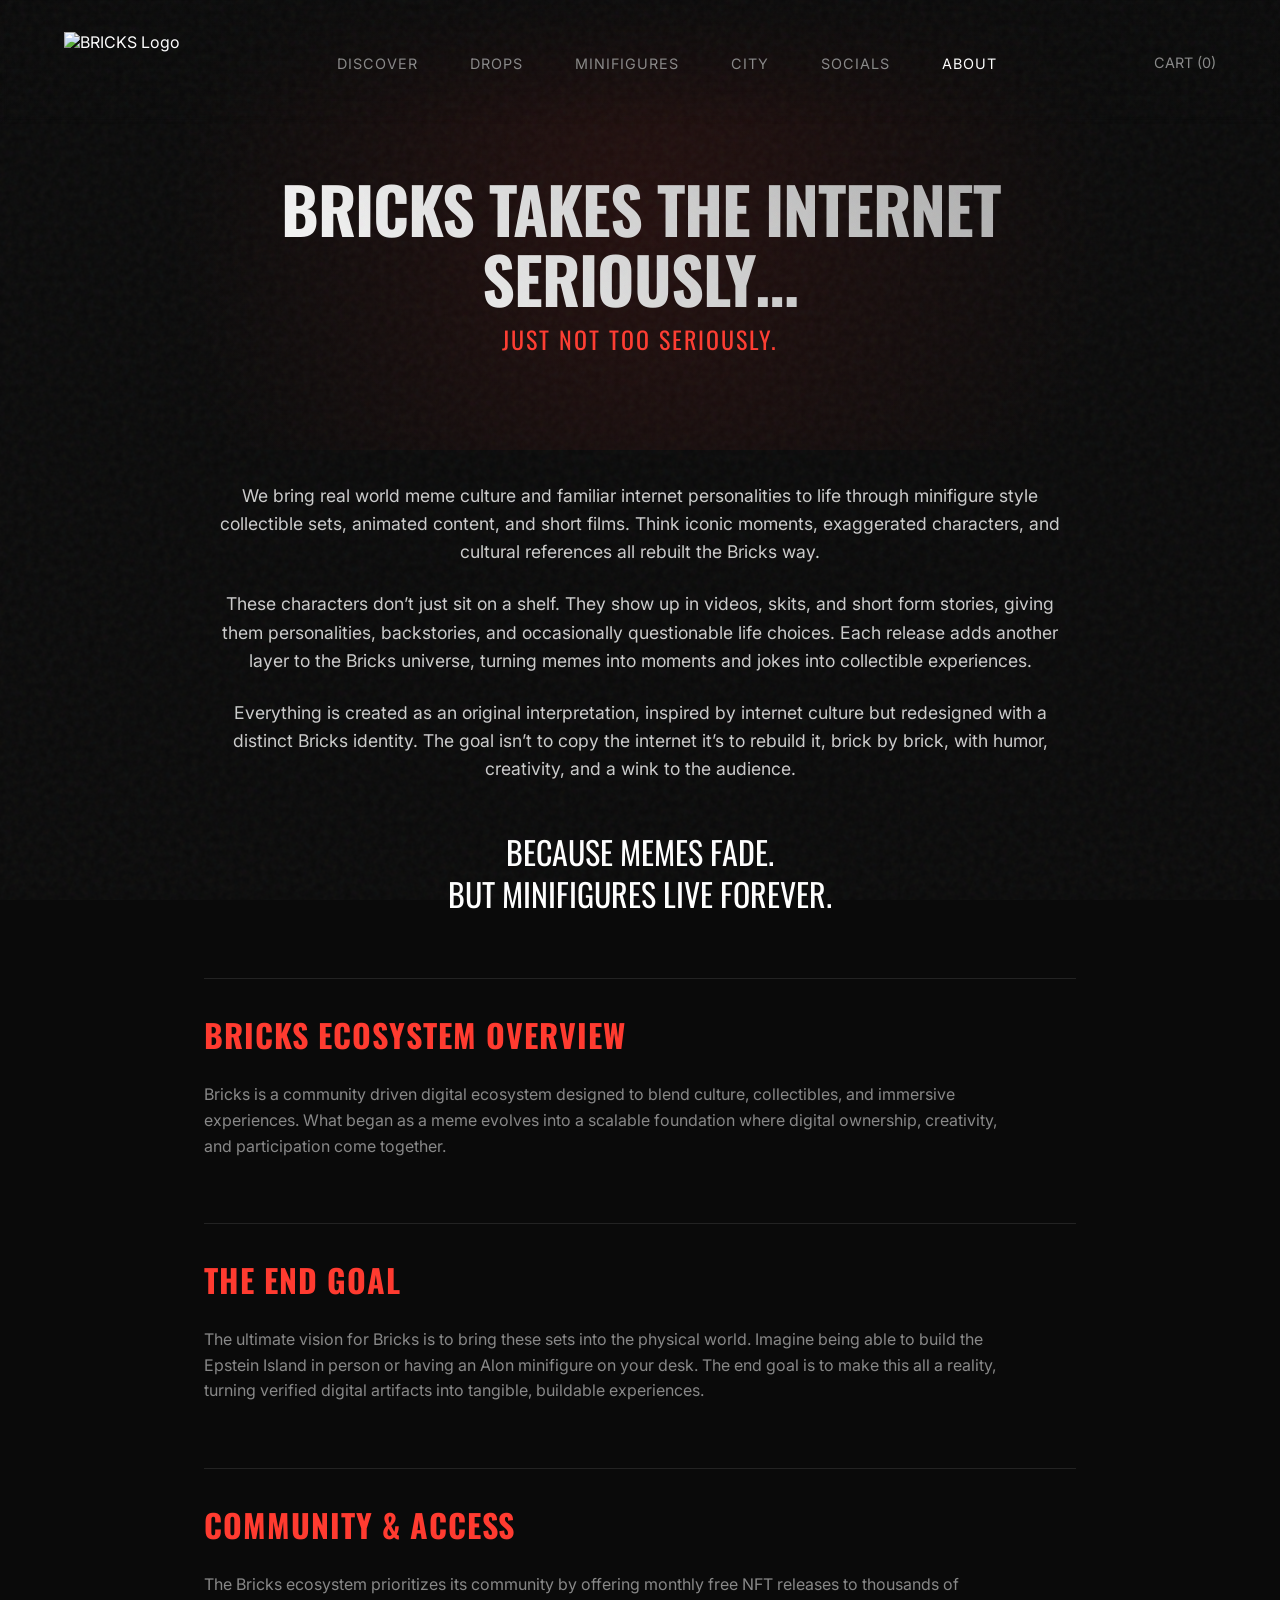
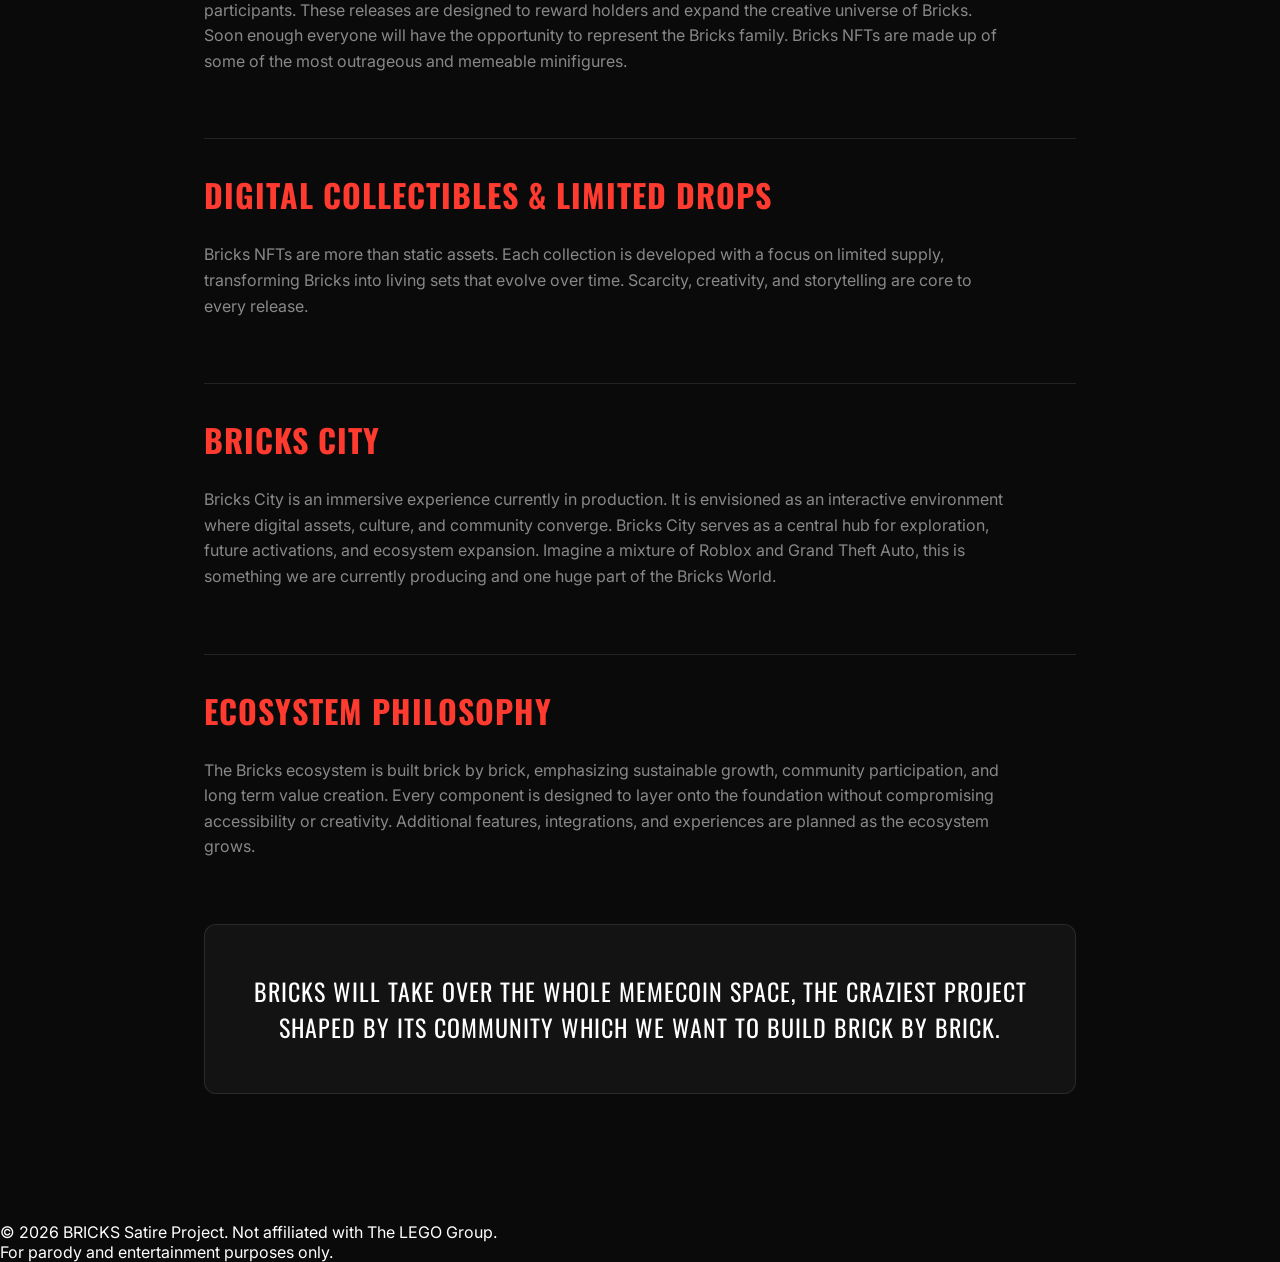
==== about.html @ a27d07f1 "Update copyright year to 2026" ====
<!DOCTYPE html>
<html lang="en">

<head>
    <meta charset="UTF-8">
    <meta name="viewport" content="width=device-width, initial-scale=1.0">
    <title>BRICKS | About</title>
    <link rel="stylesheet" href="style.css">
    <link rel="preconnect" href="https://fonts.googleapis.com">
    <link rel="preconnect" href="https://fonts.gstatic.com" crossorigin>
    <link href="https://fonts.googleapis.com/css2?family=Inter:wght@400;600;800&family=Oswald:wght@500;700&display=swap"
        rel="stylesheet">
</head>

<body>
    <div class="noise-overlay"></div>

    <header>
        <div class="logo">
            <img src="assets/logo.jpg" alt="BRICKS Logo">
        </div>
        <div class="nav-links">
            <a href="index.html">DISCOVER</a>
            <a href="drops.html">DROPS</a>
            <a href="minifigures.html">MINIFIGURES</a>
            <a href="city.html">CITY</a>
            <a href="socials.html">SOCIALS</a>
            <a href="about.html" class="active">ABOUT</a>
        </div>
        <div class="cart-icon">CART (0)</div>
    </header>

    <main>
        <section class="about-hero">
            <div class="about-hero-content">
                <h1>BRICKS TAKES THE INTERNET SERIOUSLY…</h1>
                <p class="subtitle">JUST NOT TOO SERIOUSLY.</p>
            </div>
        </section>

        <section class="about-content">
            <div class="about-text-block">
                <p>We bring real world meme culture and familiar internet personalities to life through minifigure style
                    collectible sets, animated content, and short films. Think iconic moments, exaggerated characters,
                    and cultural references all rebuilt the Bricks way.</p>

                <p>These characters don’t just sit on a shelf. They show up in videos, skits, and short form stories,
                    giving them personalities, backstories, and occasionally questionable life choices. Each release
                    adds another layer to the Bricks universe, turning memes into moments and jokes into collectible
                    experiences.</p>

                <p>Everything is created as an original interpretation, inspired by internet culture but redesigned with
                    a distinct Bricks identity. The goal isn’t to copy the internet it’s to rebuild it, brick by brick,
                    with humor, creativity, and a wink to the audience.</p>

                <p class="impact-statement">Because memes fade.<br>But minifigures live forever.</p>
            </div>

            <div class="about-section">
                <h2>BRICKS ECOSYSTEM OVERVIEW</h2>
                <p>Bricks is a community driven digital ecosystem designed to blend culture, collectibles, and immersive
                    experiences. What began as a meme evolves into a scalable foundation where digital ownership,
                    creativity, and participation come together.</p>
            </div>

            <div class="about-section">
                <h2>THE END GOAL</h2>
                <p>The ultimate vision for Bricks is to bring these sets into the physical world. Imagine being able to
                    build the Epstein Island in person or having an Alon minifigure on your desk. The end goal is to
                    make this all a reality, turning verified digital artifacts into tangible, buildable experiences.
                </p>
            </div>

            <div class="about-section">
                <h2>COMMUNITY & ACCESS</h2>
                <p>The Bricks ecosystem prioritizes its community by offering monthly free NFT releases to thousands of
                    participants. These releases are designed to reward holders and expand the creative universe of
                    Bricks. Soon enough everyone will have the opportunity to represent the Bricks family. Bricks NFTs
                    are made up of some of the most outrageous and memeable minifigures.</p>
            </div>

            <div class="about-section">
                <h2>DIGITAL COLLECTIBLES & LIMITED DROPS</h2>
                <p>Bricks NFTs are more than static assets. Each collection is developed with a focus on limited supply,
                    transforming Bricks into living sets that evolve over time. Scarcity, creativity, and storytelling
                    are core to every release.</p>
            </div>

            <div class="about-section">
                <h2>BRICKS CITY</h2>
                <p>Bricks City is an immersive experience currently in production. It is envisioned as an interactive
                    environment where digital assets, culture, and community converge. Bricks City serves as a central
                    hub for exploration, future activations, and ecosystem expansion. Imagine a mixture of Roblox and
                    Grand Theft Auto, this is something we are currently producing and one huge part of the Bricks
                    World.</p>
            </div>

            <div class="about-section">
                <h2>ECOSYSTEM PHILOSOPHY</h2>
                <p>The Bricks ecosystem is built brick by brick, emphasizing sustainable growth, community
                    participation, and long term value creation. Every component is designed to layer onto the
                    foundation without compromising accessibility or creativity. Additional features, integrations, and
                    experiences are planned as the ecosystem grows.</p>
            </div>

            <div class="about-footer-statement">
                <p>Bricks will take over the whole memecoin space, the craziest project shaped by its community which we
                    want to build brick by brick.</p>
            </div>
        </section>
    </main>

    <footer>
        <div class="footer-content">
            <p>&copy; 2026 BRICKS Satire Project. Not affiliated with The LEGO Group.</p>
            <p>For parody and entertainment purposes only.</p>
        </div>
    </footer>
</body>

</html>
---- style.css ----
:root {
    --bg-color: #0a0a0a;
    --card-bg: rgba(25, 25, 25, 0.6);
    --text-primary: #ffffff;
    --text-secondary: #888888;
    --accent: #ff3b30;
    /* Brick Red */
    --accent-glow: rgba(255, 59, 48, 0.4);
    --border: rgba(255, 255, 255, 0.1);
    --font-main: 'Inter', sans-serif;
    --font-display: 'Oswald', sans-serif;
}

* {
    margin: 0;
    padding: 0;
    box-sizing: border-box;
    -webkit-font-smoothing: antialiased;
}

body {
    background-color: var(--bg-color);
    color: var(--text-primary);
    font-family: var(--font-main);
    overflow-x: hidden;
    min-height: 100vh;
}

/* Noise Texture Overlay */
.noise-overlay {
    position: fixed;
    top: 0;
    left: 0;
    width: 100%;
    height: 100%;
    background-image: url("data:image/svg+xml,%3Csvg viewBox='0 0 200 200' xmlns='http://www.w3.org/2000/svg'%3E%3Cfilter id='noiseFilter'%3E%3CfeTurbulence type='fractalNoise' baseFrequency='0.65' numOctaves='3' stitchTiles='stitch'/%3E%3C/filter%3E%3Crect width='100%25' height='100%25' filter='url(%23noiseFilter)' opacity='0.05'/%3E%3C/svg%3E");
    pointer-events: none;
    z-index: 9999;
}

/* Header */
header {
    display: flex;
    justify-content: space-between;
    align-items: center;
    padding: 2rem 4rem;
    position: fixed;
    top: 0;
    width: 100%;
    z-index: 100;
    background: linear-gradient(to bottom, rgba(10, 10, 10, 0.9), transparent);
    backdrop-filter: blur(5px);
}

.logo {
    display: flex;
    align-items: center;
}

.logo img {
    height: 60px;
    width: auto;
    object-fit: contain;
}

.nav-links a {
    color: var(--text-secondary);
    text-decoration: none;
    margin: 0 1.5rem;
    font-size: 0.9rem;
    letter-spacing: 1px;
    transition: color 0.3s;
    vertical-align: middle;
}

.nav-links a.social-icon {
    margin: 0 0.5rem;
    display: inline-flex;
    align-items: center;
}

.social-icon img {
    height: 20px;
    width: auto;
    opacity: 0.7;
    transition: opacity 0.3s ease, transform 0.3s ease;
}

.social-icon:hover img {
    opacity: 1;
    transform: scale(1.1);
}

.nav-links a:hover,
.nav-links a.active {
    color: var(--text-primary);
}

.cart-icon {
    font-size: 0.9rem;
    color: var(--text-secondary);
}

/* Hero */
.hero {
    height: 60vh;
    display: flex;
    align-items: center;
    justify-content: center;
    text-align: center;
    padding-top: 80px;
}

.hero-content h1 {
    font-family: var(--font-display);
    font-size: 6rem;
    font-weight: 700;
    line-height: 1;
    margin-bottom: 1rem;
    letter-spacing: -2px;
    background: linear-gradient(45deg, #fff, #888);
    background-clip: text;
    -webkit-background-clip: text;
    -webkit-text-fill-color: transparent;
}

.hero-content p {
    color: var(--text-secondary);
    letter-spacing: 2px;
    font-size: 0.9rem;
    margin-bottom: 4rem;
}

.scroll-indicator {
    font-size: 0.7rem;
    opacity: 0.5;
    animation: bounce 2s infinite;
}

@keyframes bounce {

    0%,
    20%,
    50%,
    80%,
    100% {
        transform: translateY(0);
    }

    40% {
        transform: translateY(-10px);
    }

    60% {
        transform: translateY(-5px);
    }
}

/* Gallery */
.gallery-container {
    padding: 2rem 4rem 8rem;
    max-width: 1600px;
    margin: 0 auto;
}

.gallery-grid {
    display: grid;
    grid-template-columns: repeat(auto-fill, minmax(300px, 1fr));
    gap: 2rem;
}

.card {
    background: var(--card-bg);
    border: 1px solid var(--border);
    border-radius: 12px;
    overflow: hidden;
    transition: transform 0.3s ease, border-color 0.3s ease;
    cursor: pointer;
    position: relative;
    aspect-ratio: 1/1;
}

.card:hover {
    transform: translateY(-5px);
    border-color: var(--accent);
    box-shadow: 0 10px 30px -10px rgba(0, 0, 0, 0.5);
}

.card-img-wrapper {
    width: 100%;
    height: 100%;
    position: relative;
}

.card img {
    width: 100%;
    height: 100%;
    object-fit: cover;
    transition: transform 0.5s ease;
}

.card:hover img {
    transform: scale(1.05);
}

.card-overlay {
    position: absolute;
    bottom: 0;
    left: 0;
    width: 100%;
    padding: 1.5rem;
    background: linear-gradient(to top, rgba(0, 0, 0, 0.9), transparent);
    opacity: 0;
    transform: translateY(10px);
    transition: all 0.3s ease;
}

.card:hover .card-overlay {
    opacity: 1;
    transform: translateY(0);
}

.card-title {
    font-family: var(--font-display);
    font-size: 1.2rem;
    margin-bottom: 0.25rem;
    text-transform: uppercase;
}

.card-status {
    font-size: 0.75rem;
    color: var(--accent);
    border: 1px solid var(--accent);
    padding: 2px 6px;
    border-radius: 4px;
    display: inline-block;
}

/* Lightbox */
.lightbox {
    position: fixed;
    top: 0;
    left: 0;
    width: 100%;
    height: 100%;
    z-index: 200;
    display: flex;
    justify-content: center;
    align-items: center;
    opacity: 1;
    transition: opacity 0.3s ease;
}

.lightbox.hidden {
    opacity: 0;
    pointer-events: none;
}

.lightbox-backdrop {
    position: absolute;
    top: 0;
    left: 0;
    width: 100%;
    height: 100%;
    background: rgba(0, 0, 0, 0.9);
    backdrop-filter: blur(10px);
    z-index: -1;
}

.lightbox-content {
    display: flex;
    flex-direction: column;
    max-width: 90vw;
    max-height: 90vh;
    border: 1px solid var(--border);
    background: #111;
    border-radius: 16px;
    overflow: hidden;
    position: relative;
    box-shadow: 0 20px 50px rgba(0, 0, 0, 0.5);
}

.lightbox-image-container {
    position: relative;
    display: flex;
    justify-content: center;
    align-items: center;
    background: #000;
}

#lightbox-img {
    max-height: 70vh;
    max-width: 100%;
    object-fit: contain;
    display: block;
}

.nav-arrow {
    position: absolute;
    top: 50%;
    transform: translateY(-50%);
    background: rgba(255, 255, 255, 0.1);
    color: #fff;
    border: none;
    font-size: 2rem;
    padding: 1rem;
    cursor: pointer;
    transition: all 0.3s;
    z-index: 10;
    height: 100%;
    display: flex;
    align-items: center;
}

.nav-arrow:hover {
    background: rgba(255, 255, 255, 0.2);
    color: var(--accent);
}

.prev-arrow {
    left: 0;
}

.next-arrow {
    right: 0;
}

.lightbox-details {
    padding: 1.5rem 2rem;
    display: flex;
    flex-direction: column;
    background: #151515;
    border-top: 1px solid var(--border);
}

h2#lightbox-title {
    font-family: var(--font-display);
    font-size: 2rem;
    text-transform: uppercase;
    margin-bottom: 0.5rem;
    color: #fff;
}

.lightbox-meta {
    display: flex;
    justify-content: space-between;
    margin-bottom: 1rem;
    font-family: var(--font-display);
    color: var(--text-secondary);
    font-size: 1.1rem;
}

.price {
    color: var(--accent);
}

.buy-btn {
    background: #333;
    color: #666;
    border: none;
    padding: 1rem;
    font-family: var(--font-main);
    font-weight: 600;
    cursor: not-allowed;
    text-transform: uppercase;
    letter-spacing: 1px;
    width: 100%;
}

.close-lightbox {
    position: absolute;
    top: 1rem;
    right: 1.5rem;
    font-size: 2rem;
    color: #fff;
    cursor: pointer;
    z-index: 20;
    background: rgba(0, 0, 0, 0.5);
    width: 40px;
    height: 40px;
    border-radius: 50%;
    display: flex;
    align-items: center;
    justify-content: center;
    line-height: 1;
}

.close-lightbox:hover {
    background: var(--accent);
}

@media (max-width: 768px) {

    /* Header Reorganization */
    header {
        flex-direction: column;
        padding: 1rem 0;
        background: rgba(10, 10, 10, 0.95);
        gap: 1rem;
    }

    .logo img {
        height: 40px;
    }

    .nav-links {
        width: 100%;
        overflow-x: auto;
        white-space: nowrap;
        display: flex;
        justify-content: flex-start;
        padding: 0 1rem 0.5rem;
        -webkit-overflow-scrolling: touch;
        gap: 1rem;
    }

    .nav-links::-webkit-scrollbar {
        display: none;
    }

    .nav-links a {
        margin: 0;
        padding: 0.5rem 1rem;
        background: rgba(255, 255, 255, 0.05);
        border-radius: 20px;
        font-size: 0.8rem;
        flex-shrink: 0;
    }

    .nav-links a.active {
        background: var(--accent);
        color: #fff;
    }

    .cart-icon {
        position: absolute;
        top: 1.5rem;
        right: 1.5rem;
        font-size: 0.8rem;
    }

    /* Hero Text Adjustment */
    .hero-content h1 {
        font-size: 2.5rem;
        padding: 0 1rem;
    }

    /* Gallery Optimization */
    .gallery-container {
        padding: 2rem 1rem;
    }

    .gallery-grid {
        grid-template-columns: repeat(2, 1fr);
        gap: 0.8rem;
    }

    .card-title {
        font-size: 0.8rem;
    }

    .card-status {
        font-size: 0.6rem;
        padding: 1px 4px;
    }
}

/* About Page Styles */
.about-hero {
    height: 50vh;
    display: flex;
    align-items: center;
    justify-content: center;
    text-align: center;
    padding-top: 80px;
    background: radial-gradient(circle at center, rgba(255, 59, 48, 0.1) 0%, transparent 70%);
}

.about-hero-content h1 {
    font-family: var(--font-display);
    font-size: 4rem;
    font-weight: 700;
    line-height: 1.1;
    margin-bottom: 0.5rem;
    letter-spacing: -1px;
    background: linear-gradient(45deg, #fff, #aaa);
    background-clip: text;
    -webkit-background-clip: text;
    -webkit-text-fill-color: transparent;
    max-width: 800px;
    margin-left: auto;
    margin-right: auto;
    padding: 0 1rem;
}

.about-hero-content .subtitle {
    color: var(--accent);
    font-family: var(--font-display);
    font-size: 1.5rem;
    letter-spacing: 2px;
    text-transform: uppercase;
}

.about-content {
    max-width: 1000px;
    margin: 0 auto;
    padding: 2rem 4rem 8rem;
    color: var(--text-primary);
    font-family: var(--font-main);
}

.about-text-block {
    margin-bottom: 4rem;
    font-size: 1.1rem;
    line-height: 1.6;
    color: #ccc;
    text-align: center;
}

.about-text-block p {
    margin-bottom: 1.5rem;
}

.impact-statement {
    font-family: var(--font-display);
    font-size: 2rem;
    color: #fff;
    margin-top: 3rem;
    text-transform: uppercase;
    line-height: 1.3;
}

.about-section {
    margin-bottom: 4rem;
    padding-top: 2rem;
    border-top: 1px solid var(--border);
}

.about-section h2 {
    font-family: var(--font-display);
    font-size: 2rem;
    color: var(--accent);
    margin-bottom: 1.5rem;
    text-transform: uppercase;
    letter-spacing: 1px;
}

.about-section p {
    font-size: 1rem;
    line-height: 1.6;
    color: var(--text-secondary);
    max-width: 800px;
}

.about-footer-statement {
    text-align: center;
    font-family: var(--font-display);
    font-size: 1.5rem;
    color: #fff;
    margin-top: 4rem;
    padding: 3rem;
    background: var(--card-bg);
    border: 1px solid var(--border);
    border-radius: 12px;
    text-transform: uppercase;
    letter-spacing: 1px;
}

@media (max-width: 768px) {
    .about-hero-content h1 {
        font-size: 2.5rem;
    }

    .about-content {
        padding: 2rem;
    }
}

/* Hero Text Section */
.hero-text-section {
    min-height: 50vh;
    /* Flexible height to avoid overlaps */
    display: flex;
    flex-direction: column;
    /* Ensure vertical stacking */
    align-items: center;
    justify-content: center;
    text-align: center;
    padding-top: 180px;
    /* Increased to push text down from header */
    padding-bottom: 4rem;
    /* Ensure space between button and video */
    background: radial-gradient(circle at center, rgba(30, 30, 30, 0.5) 0%, transparent 70%);
}

.hero-text-section h1 {
    font-family: var(--font-display);
    font-size: 5rem;
    font-weight: 700;
    line-height: 1;
    margin-bottom: 1rem;
    letter-spacing: -2px;
    background: linear-gradient(45deg, #fff, #888);
    background-clip: text;
    -webkit-background-clip: text;
    -webkit-text-fill-color: transparent;
    padding: 0 1rem;
}

.hero-text-section p {
    color: var(--accent);
    font-family: var(--font-display);
    font-size: 1.5rem;
    letter-spacing: 2px;
    text-transform: uppercase;
}

/* Video Showcase Styles */
.video-showcase {
    padding: 0 4rem 6rem;
    display: flex;
    justify-content: center;
}

.video-wrapper {
    width: 100%;
    max-width: 1000px;
    /* Constrain video size */
    border-radius: 12px;
    overflow: hidden;
    box-shadow: 0 20px 50px rgba(0, 0, 0, 0.5);
    border: 1px solid var(--border);
    position: relative;
    aspect-ratio: 16/9;
    /* Enforce standard video aspect ratio if needed, or let auto */
}

.showcase-video {
    width: 100%;
    height: 100%;
    display: block;
    object-fit: cover;
}

@media (max-width: 768px) {
    .video-showcase {
        padding: 0 1rem 4rem;
    }

    .hero-text-section h1 {
        font-size: 3rem;
    }
}

/* How To Buy Section */
.how-to-buy {
    padding: 6rem 4rem;
    background: radial-gradient(circle at center, rgba(30, 30, 30, 0.5) 0%, transparent 70%);
    border-top: 1px solid var(--border);
}

.htb-grid {
    display: grid;
    grid-template-columns: repeat(auto-fit, minmax(300px, 1fr));
    gap: 3rem;
    max-width: 1400px;
    margin: 0 auto;
}

.how-to-buy h2 {
    font-family: var(--font-display);
    font-size: 4rem;
    color: #fff;
    margin-bottom: 4rem;
    text-align: center;
    text-shadow: 0 0 20px rgba(255, 255, 255, 0.1);
}

.htb-card {
    background: var(--card-bg);
    border: 1px solid var(--border);
    border-radius: 12px;
    padding: 3rem 2rem;
    position: relative;
    transition: all 0.3s ease;
    text-align: left;
    overflow: hidden;
}

.htb-card:hover {
    transform: translateY(-10px);
    border-color: var(--accent);
    box-shadow: 0 10px 30px rgba(255, 59, 48, 0.2);
}

.htb-number {
    font-family: var(--font-display);
    font-size: 6rem;
    font-weight: 700;
    color: rgba(255, 255, 255, 0.05);
    position: absolute;
    top: -10px;
    right: 10px;
    line-height: 1;
    transition: color 0.3s ease;
}

.htb-card:hover .htb-number {
    color: rgba(255, 59, 48, 0.1);
}

.htb-card h3 {
    font-family: var(--font-display);
    font-size: 2rem;
    color: #fff;
    margin-bottom: 1.5rem;
    position: relative;
    z-index: 1;
}

.htb-card p {
    color: var(--text-secondary);
    line-height: 1.6;
    font-size: 1rem;
    position: relative;
    z-index: 1;
}

@media (max-width: 768px) {
    .how-to-buy {
        padding: 3rem 1rem;
    }

    .how-to-buy h2 {
        font-size: 2.5rem;
        margin-bottom: 2rem;
    }

    .htb-grid {
        gap: 1.5rem;
    }

    /* Mobile optimization for CA Placeholder */
    .ca-placeholder {
        font-size: 1rem;
        padding: 0.8rem 1rem;
        width: 100%;
        margin-inline: auto;
    }

    .hero-text-section {
        padding-top: 120px;
    }

    /* Socials Page Mobile Adjustments */
    .socials-container {
        padding-top: 140px;
        align-items: flex-start;
    }
}

/* CA Placeholder (Global) */
.ca-placeholder {
    background: var(--accent);
    color: #fff;
    padding: 1rem 3rem;
    border-radius: 8px;
    font-family: var(--font-display);
    font-size: 2rem;
    text-align: center;
    box-shadow: 0 0 20px var(--accent-glow);
    border: 1px solid rgba(255, 255, 255, 0.3);
    margin-bottom: 2rem;
    width: 100%;
    max-width: 800px;
    letter-spacing: 2px;
    animation: pulse-border 2s infinite;
}

@keyframes pulse-border {
    0% {
        box-shadow: 0 0 10px var(--accent-glow);
    }

    50% {
        box-shadow: 0 0 25px var(--accent-glow);
    }

    100% {
        box-shadow: 0 0 10px var(--accent-glow);
    }
}
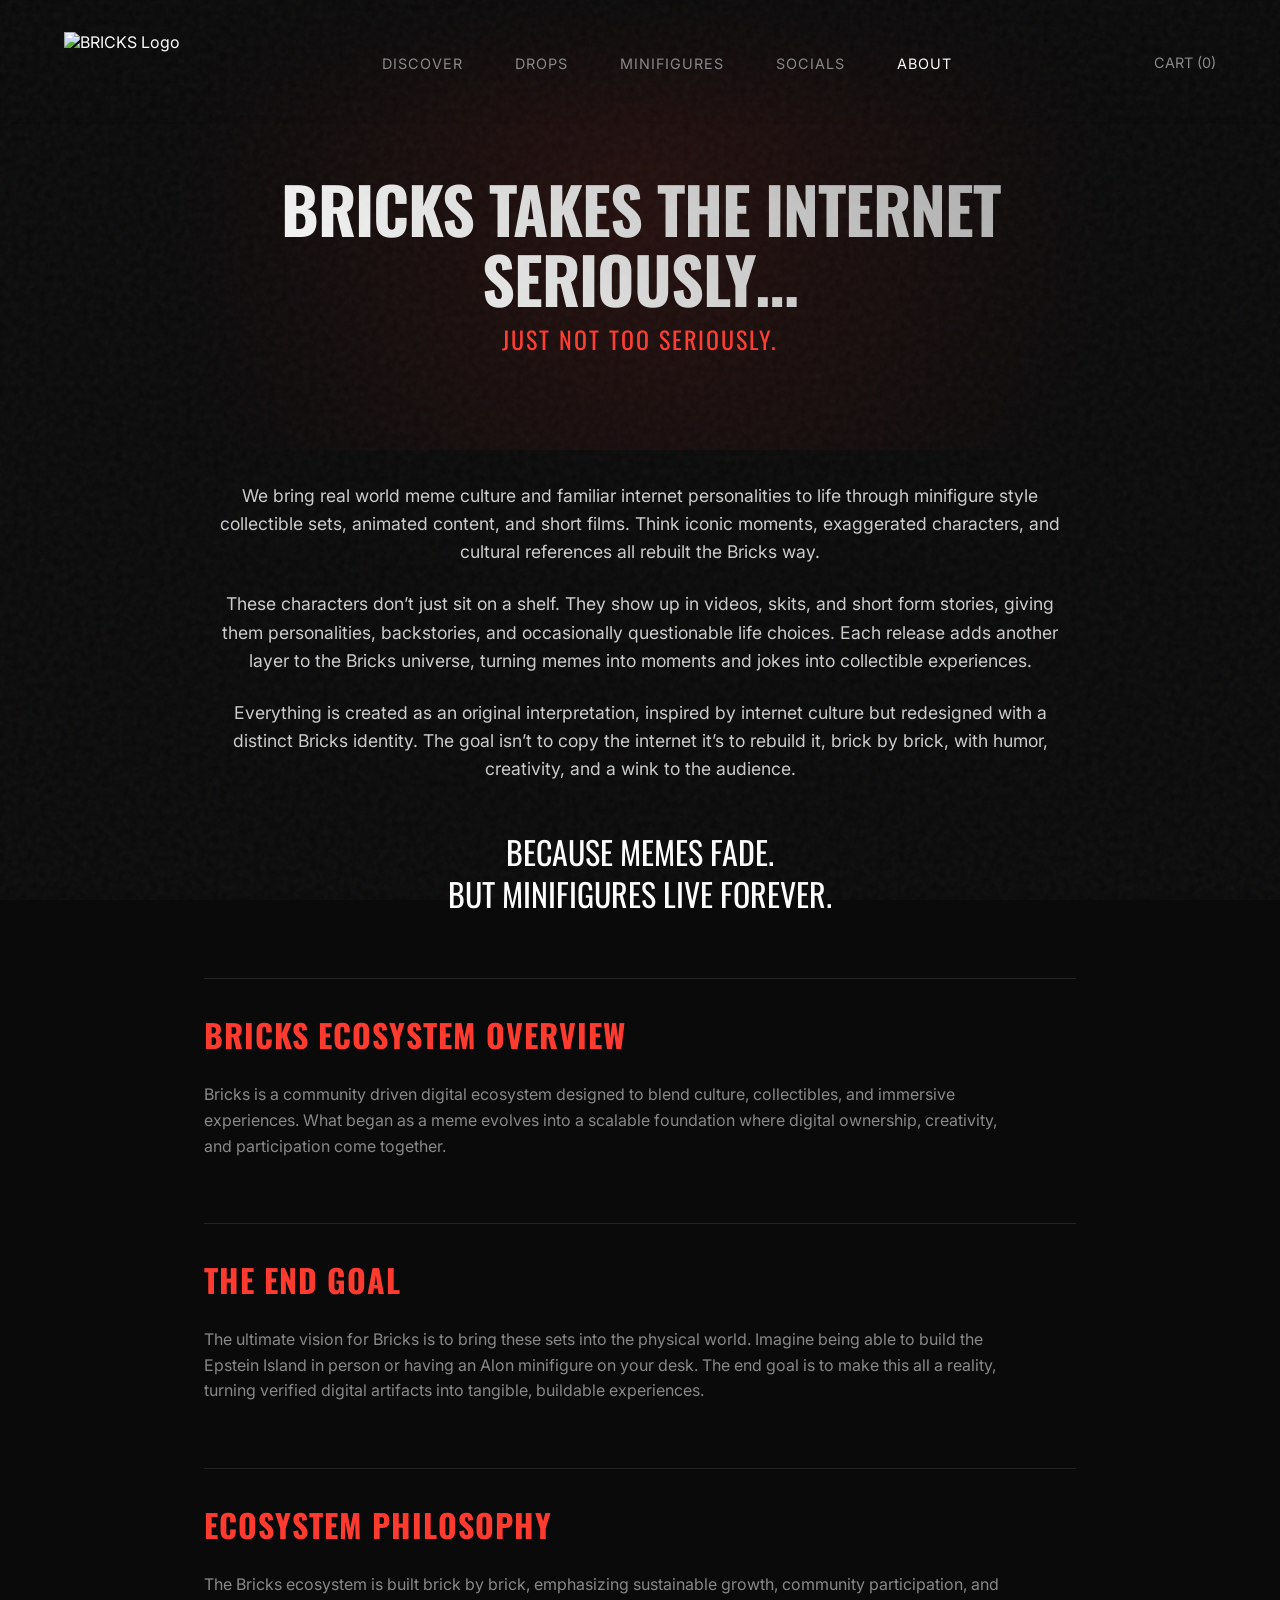
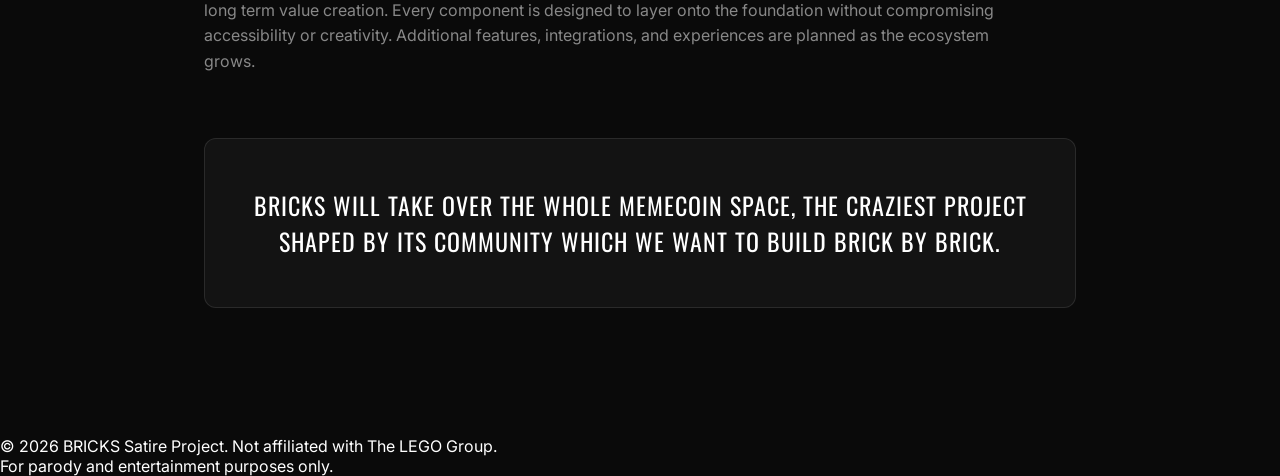
==== commit 320a2fa7: "Remove all mentions of NFTs and Bricks City" ====
--- a/about.html
+++ b/about.html
@@ -23,7 +23,7 @@
             <a href="index.html">DISCOVER</a>
             <a href="drops.html">DROPS</a>
             <a href="minifigures.html">MINIFIGURES</a>
-            <a href="city.html">CITY</a>
+
             <a href="socials.html">SOCIALS</a>
             <a href="about.html" class="active">ABOUT</a>
         </div>
@@ -71,29 +71,9 @@
                 </p>
             </div>
 
-            <div class="about-section">
-                <h2>COMMUNITY & ACCESS</h2>
-                <p>The Bricks ecosystem prioritizes its community by offering monthly free NFT releases to thousands of
-                    participants. These releases are designed to reward holders and expand the creative universe of
-                    Bricks. Soon enough everyone will have the opportunity to represent the Bricks family. Bricks NFTs
-                    are made up of some of the most outrageous and memeable minifigures.</p>
-            </div>
 
-            <div class="about-section">
-                <h2>DIGITAL COLLECTIBLES & LIMITED DROPS</h2>
-                <p>Bricks NFTs are more than static assets. Each collection is developed with a focus on limited supply,
-                    transforming Bricks into living sets that evolve over time. Scarcity, creativity, and storytelling
-                    are core to every release.</p>
-            </div>
 
-            <div class="about-section">
-                <h2>BRICKS CITY</h2>
-                <p>Bricks City is an immersive experience currently in production. It is envisioned as an interactive
-                    environment where digital assets, culture, and community converge. Bricks City serves as a central
-                    hub for exploration, future activations, and ecosystem expansion. Imagine a mixture of Roblox and
-                    Grand Theft Auto, this is something we are currently producing and one huge part of the Bricks
-                    World.</p>
-            </div>
+
 
             <div class="about-section">
                 <h2>ECOSYSTEM PHILOSOPHY</h2>
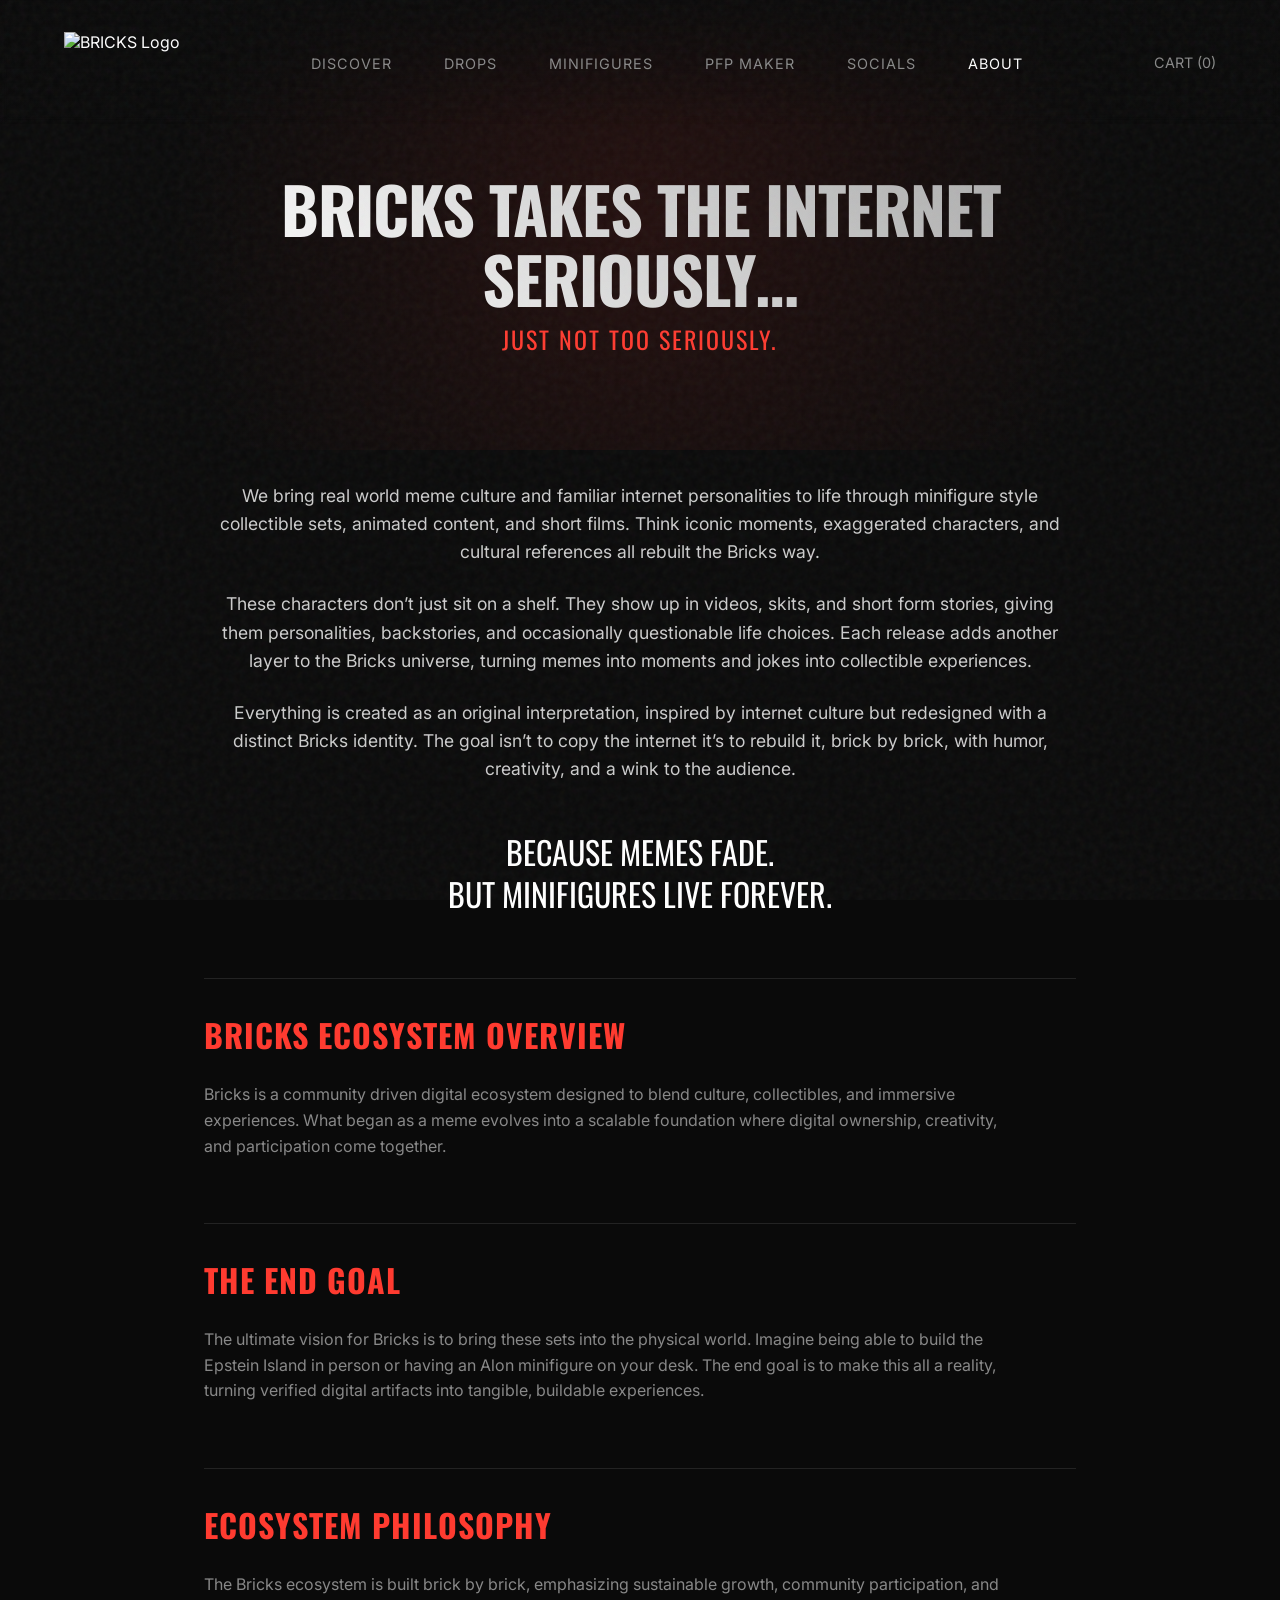
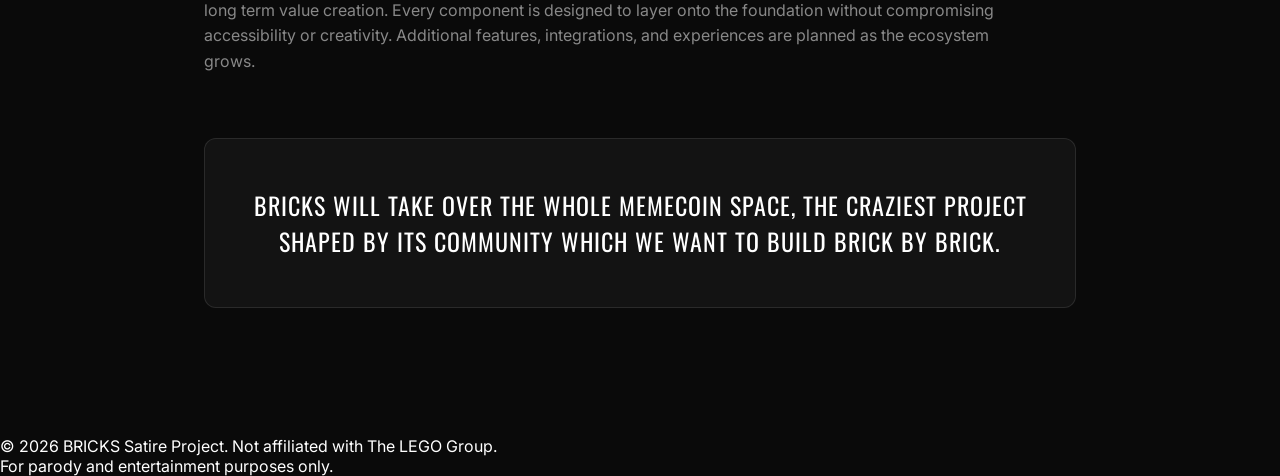
==== commit 3b233dfe: "Add full AI-powered PFP Maker architecture" ====
--- a/about.html
+++ b/about.html
@@ -23,7 +23,7 @@
             <a href="index.html">DISCOVER</a>
             <a href="drops.html">DROPS</a>
             <a href="minifigures.html">MINIFIGURES</a>
-
+            <a href="pfp.html">PFP MAKER</a>
             <a href="socials.html">SOCIALS</a>
             <a href="about.html" class="active">ABOUT</a>
         </div>
--- a/style.css
+++ b/style.css
@@ -625,14 +625,34 @@
 .video-wrapper {
     width: 100%;
     max-width: 1000px;
-    /* Constrain video size */
     border-radius: 12px;
     overflow: hidden;
     box-shadow: 0 20px 50px rgba(0, 0, 0, 0.5);
     border: 1px solid var(--border);
     position: relative;
     aspect-ratio: 16/9;
-    /* Enforce standard video aspect ratio if needed, or let auto */
+}
+
+.mute-btn {
+    position: absolute;
+    bottom: 20px;
+    right: 20px;
+    background: rgba(0, 0, 0, 0.6);
+    color: #fff;
+    border: 1px solid var(--border);
+    padding: 0.5rem 1rem;
+    border-radius: 4px;
+    font-family: var(--font-display);
+    font-size: 1rem;
+    cursor: pointer;
+    z-index: 10;
+    transition: all 0.3s ease;
+    letter-spacing: 1px;
+}
+
+.mute-btn:hover {
+    background: var(--accent);
+    box-shadow: 0 0 10px var(--accent-glow);
 }
 
 .showcase-video {
@@ -760,33 +780,248 @@
 }
 
 /* CA Placeholder (Global) */
-.ca-placeholder {
+.ca-placeholder-container {
+    background: rgba(20, 20, 20, 0.6);
+    backdrop-filter: blur(10px);
+    border: 1px solid rgba(255, 59, 48, 0.4);
+    border-radius: 12px;
+    padding: 1rem 1.5rem;
+    display: flex;
+    align-items: center;
+    justify-content: space-between;
+    gap: 1rem;
+    cursor: pointer;
+    box-shadow: 0 0 20px rgba(255, 59, 48, 0.15);
+    transition: all 0.3s ease;
+}
+
+.ca-placeholder-container:hover {
+    border-color: var(--accent);
+    box-shadow: 0 0 30px rgba(255, 59, 48, 0.3);
+    transform: translateY(-2px);
+}
+
+.ca-label {
+    color: var(--accent);
+    font-family: var(--font-display);
+    font-size: 1.5rem;
+    font-weight: 700;
+}
+
+.ca-text {
+    color: #fff;
+    font-family: monospace;
+    font-size: 1.2rem;
+    letter-spacing: 1px;
+    flex-grow: 1;
+    text-align: left;
+}
+
+.ca-copy-icon {
+    background: rgba(255, 255, 255, 0.1);
+    border-radius: 6px;
+    padding: 0.5rem;
+    display: flex;
+    align-items: center;
+    justify-content: center;
+    transition: background 0.3s, color 0.3s;
+    color: var(--text-secondary);
+}
+
+.ca-placeholder-container:hover .ca-copy-icon {
     background: var(--accent);
     color: #fff;
-    padding: 1rem 3rem;
+}
+
+/* PFP Maker Styles */
+.pfp-main {
+    padding-top: 120px;
+    min-height: 100vh;
+}
+
+.pfp-container {
+    max-width: 800px;
+    margin: 0 auto;
+    padding: 2rem;
+    text-align: center;
+}
+
+.pfp-header h1 {
+    font-family: var(--font-display);
+    font-size: 4rem;
+    color: #fff;
+    margin-bottom: 0.5rem;
+    background: linear-gradient(45deg, #fff, #888);
+    background-clip: text;
+    -webkit-background-clip: text;
+    -webkit-text-fill-color: transparent;
+}
+
+.pfp-header p {
+    color: var(--text-secondary);
+    font-size: 1.2rem;
+    margin-bottom: 3rem;
+}
+
+.pfp-workspace {
+    background: var(--card-bg);
+    border: 1px solid var(--border);
+    border-radius: 16px;
+    padding: 3rem;
+    box-shadow: 0 20px 50px rgba(0,0,0,0.5);
+}
+
+.upload-zone {
+    border: 2px dashed rgba(255, 59, 48, 0.5);
+    border-radius: 12px;
+    padding: 3rem 2rem;
+    cursor: pointer;
+    transition: all 0.3s ease;
+    background: rgba(0,0,0,0.2);
+    display: flex;
+    justify-content: center;
+    align-items: center;
+    min-height: 250px;
+    position: relative;
+    overflow: hidden;
+}
+
+.upload-zone.dragover {
+    border-color: var(--accent);
+    background: rgba(255, 59, 48, 0.1);
+}
+
+.upload-zone:hover {
+    border-color: var(--accent);
+    box-shadow: 0 0 20px rgba(255, 59, 48, 0.2);
+}
+
+.upload-content {
+    display: flex;
+    flex-direction: column;
+    align-items: center;
+    gap: 1rem;
+    color: var(--text-secondary);
+}
+
+.upload-content p {
+    font-family: var(--font-display);
+    font-size: 1.2rem;
+    letter-spacing: 1px;
+}
+
+#imagePreview {
+    width: 100%;
+    height: 100%;
+    object-fit: contain;
+    position: absolute;
+    top: 0;
+    left: 0;
+    z-index: 10;
+}
+
+.hidden {
+    display: none !important;
+}
+
+.pfp-actions {
+    margin-top: 2rem;
+}
+
+.generate-btn {
+    background: var(--accent);
+    color: #fff;
+    border: none;
+    padding: 1.2rem 3rem;
+    font-size: 1.5rem;
+    font-family: var(--font-display);
     border-radius: 8px;
-    font-family: var(--font-display);
+    cursor: pointer;
+    transition: all 0.3s;
+    width: 100%;
+    text-transform: uppercase;
+    letter-spacing: 2px;
+}
+
+.generate-btn:hover:not(:disabled) {
+    box-shadow: 0 0 30px var(--accent-glow);
+    transform: translateY(-2px);
+}
+
+.generate-btn:disabled {
+    opacity: 0.5;
+    cursor: not-allowed;
+    background: #333;
+}
+
+.loading-status {
+    margin-top: 1.5rem;
+    display: flex;
+    flex-direction: column;
+    align-items: center;
+    gap: 1rem;
+}
+
+.spinner {
+    width: 40px;
+    height: 40px;
+    border: 4px solid rgba(255,255,255,0.1);
+    border-top: 4px solid var(--accent);
+    border-radius: 50%;
+    animation: spin 1s linear infinite;
+}
+
+@keyframes spin { 0% { transform: rotate(0deg); } 100% { transform: rotate(360deg); } }
+
+.error-box {
+    margin-top: 1.5rem;
+    padding: 1rem;
+    background: rgba(255, 0, 0, 0.1);
+    border: 1px solid red;
+    color: #ff5555;
+    border-radius: 8px;
+}
+
+.result-zone {
+    margin-top: 3rem;
+    padding-top: 3rem;
+    border-top: 1px solid var(--border);
+}
+
+.result-title {
+    font-family: var(--font-display);
+    color: #fff;
+    margin-bottom: 2rem;
     font-size: 2rem;
-    text-align: center;
-    box-shadow: 0 0 20px var(--accent-glow);
-    border: 1px solid rgba(255, 255, 255, 0.3);
+}
+
+#resultImage {
+    max-width: 100%;
+    border-radius: 12px;
+    box-shadow: 0 10px 30px rgba(0,0,0,0.5);
     margin-bottom: 2rem;
-    width: 100%;
-    max-width: 800px;
-    letter-spacing: 2px;
-    animation: pulse-border 2s infinite;
-}
-
-@keyframes pulse-border {
-    0% {
-        box-shadow: 0 0 10px var(--accent-glow);
-    }
-
-    50% {
-        box-shadow: 0 0 25px var(--accent-glow);
-    }
-
-    100% {
-        box-shadow: 0 0 10px var(--accent-glow);
-    }
+}
+
+.download-btn {
+    display: inline-block;
+    background: #fff;
+    color: #000;
+    text-decoration: none;
+    padding: 1rem 2.5rem;
+    font-family: var(--font-display);
+    font-size: 1.2rem;
+    border-radius: 8px;
+    transition: all 0.3s;
+}
+
+.download-btn:hover {
+    background: #ccc;
+    transform: translateY(-2px);
+}
+
+@media (max-width: 768px) {
+    .pfp-header h1 { font-size: 2.5rem; }
+    .pfp-workspace { padding: 1.5rem; }
+    .upload-zone { min-height: 200px; padding: 1.5rem; }
+    .generate-btn { font-size: 1.2rem; padding: 1rem; }
 }
